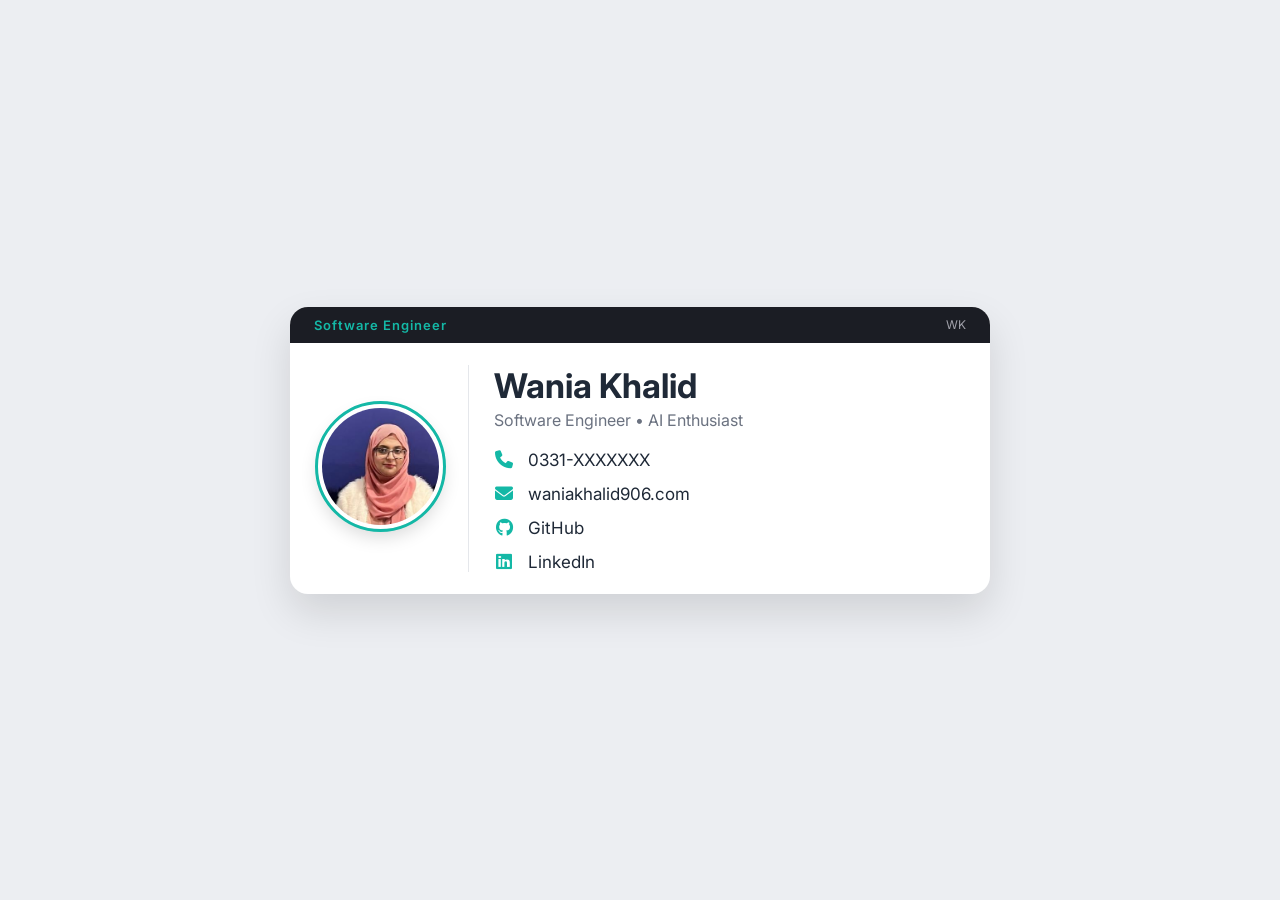
==== Business_card/index.html @ 7b8a4d5e "Uploaded busniess card" ====
<!DOCTYPE html>
<html lang="en">
<head>
    <meta charset="UTF-8">
    <meta name="viewport" content="width=device-width, initial-scale=1.0">
    <title>Wania Khalid | Business Card</title>
    <link rel="stylesheet" href="style.css">
    <!-- Google Fonts -->
    <link rel="preconnect" href="https://fonts.googleapis.com">
    <link rel="preconnect" href="https://fonts.gstatic.com" crossorigin>
    <link href="https://fonts.googleapis.com/css2?family=Inter:wght@400;500;600;700&display=swap" rel="stylesheet">
    <!-- Font Awesome -->
    <link rel="stylesheet"
        href="https://cdnjs.cloudflare.com/ajax/libs/font-awesome/6.5.2/css/all.min.css">
</head>
<body>
    <div class="card">
        <div class="strip">
            <span class="strip-role">Software Engineer</span>
            <span class="strip-id">WK</span>
        </div>
        <div class="body">
            <div class="photo-col">
                <img src="image/wania_face.jpeg"
                    alt="Portrait of Wania Khalid, Software Engineer">
            </div>
            <div class="divider"></div>
            <div class="info-col">
                <h1>Wania Khalid</h1>
                <p class="subtitle">Software Engineer • AI Enthusiast</p>
                <ul class="fields">
                    <li>
                        <i class="fa-solid fa-phone"></i>
                        <span>0331-XXXXXXX</span>
                    </li>
                    <li>
                        <i class="fa-solid fa-envelope"></i>
                        <span>waniakhalid906.com</span>
                    </li>
                    <li>
                        <i class="fa-brands fa-github"></i>
                        <a href="https://github.com/Wania-Khalid"
                            target="_blank">
                            GitHub
                        </a>
                    </li>
                    <li>
                        <i class="fa-brands fa-linkedin"></i>
                        <a href="https://www.linkedin.com/in/wania-khalid-00a5253b2"
                            target="_blank">
                            LinkedIn
                        </a>
                    </li>
                </ul>
            </div>
        </div>
    </div>
</body>
</html>
---- Business_card/style.css ----
:root{
    --paper:#ffffff;
    --background:#eceef2;
    --ink:#1f2937;
    --muted:#6b7280;
    --accent:#14b8a6;
    --accent-light:#99f6e4;
    --line:#e5e7eb;
    --shadow:0 18px 40px rgba(0,0,0,.12);
    --font:"Inter",sans-serif;
}
*{
    margin:0;
    padding:0;
    box-sizing:border-box;
}
body{
    font-family:var(--font);
    background:var(--background);
    display:flex;
    justify-content:center;
    align-items:center;
    min-height:100vh;
    padding:20px;
}
.card{
    width:700px;
    background:var(--paper);
    border-radius:18px;
    overflow:hidden;
    box-shadow:var(--shadow);
    transition:.3s;
}
.card:hover{
    transform:translateY(-4px);
}
.strip{
    background:#1b1d24;
    color:white;
    display:flex;
    justify-content:space-between;
    align-items:center;
    padding:10px 24px;
}
.strip-role{
    color:var(--accent);
    font-size:13px;
    font-weight:600;
    letter-spacing:1px;
}
.strip-id{
    color:#a1a1aa;
    font-size:12px;
}
.body{
    display:flex;
    align-items:center;
    gap:25px;
    padding:22px 28px;
}
.photo-col{
    flex-shrink:0;
}
.photo-col img{
    width:125px;
    height:125px;
    border-radius:50%;
    object-fit:cover;
    border:4px solid white;
    outline:3px solid var(--accent);
    box-shadow:0 8px 18px rgba(0,0,0,.15);
}
.divider{
    width:1px;
    align-self:stretch;
    background:var(--line);
}
.info-col{
    flex:1;
}
.info-col h1{
    font-size:34px;
    color:var(--ink);
    margin-bottom:4px;
}
.subtitle{
    color:var(--muted);
    font-size:16px;
    margin-bottom:20px;
}
.fields{
    list-style:none;
    display:flex;
    flex-direction:column;
    gap:14px;
}
.fields li{
    display:flex;
    align-items:center;
    gap:14px;
    color:var(--ink);
    font-size:17px;
}
.fields i{
    width:20px;
    text-align:center;
    color:var(--accent);
    font-size:18px;
}
.fields span{
    color:var(--ink);
}
.fields a{
    text-decoration:none;
    color:var(--ink);
    transition:.25s;
}
.fields a:hover{
    color:var(--accent);
}
@media(max-width:760px){
    .card{
        width:100%;
    }
    .body{
        flex-direction:column;
        text-align:center;
    }
    .divider{
        display:none;
    }
    .fields li{
        justify-content:center;
    }
}
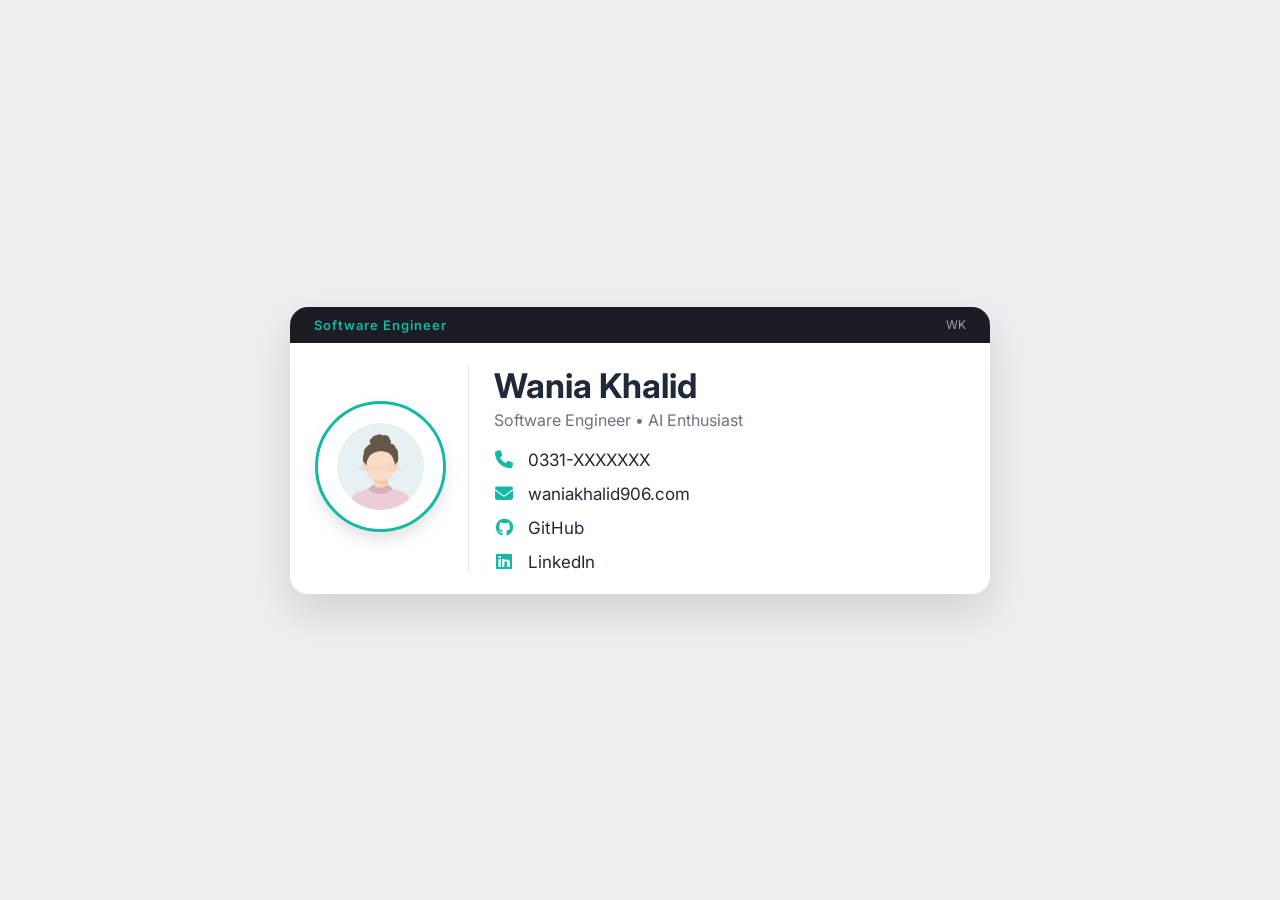
==== commit 7aee1797: "Uploaded Busniess card" ====
--- a/Business_card/index.html
+++ b/Business_card/index.html
@@ -21,7 +21,7 @@
         </div>
         <div class="body">
             <div class="photo-col">
-                <img src="image/wania_face.jpeg"
+                <img src="image/wania_faces.webp"
                     alt="Portrait of Wania Khalid, Software Engineer">
             </div>
             <div class="divider"></div>
